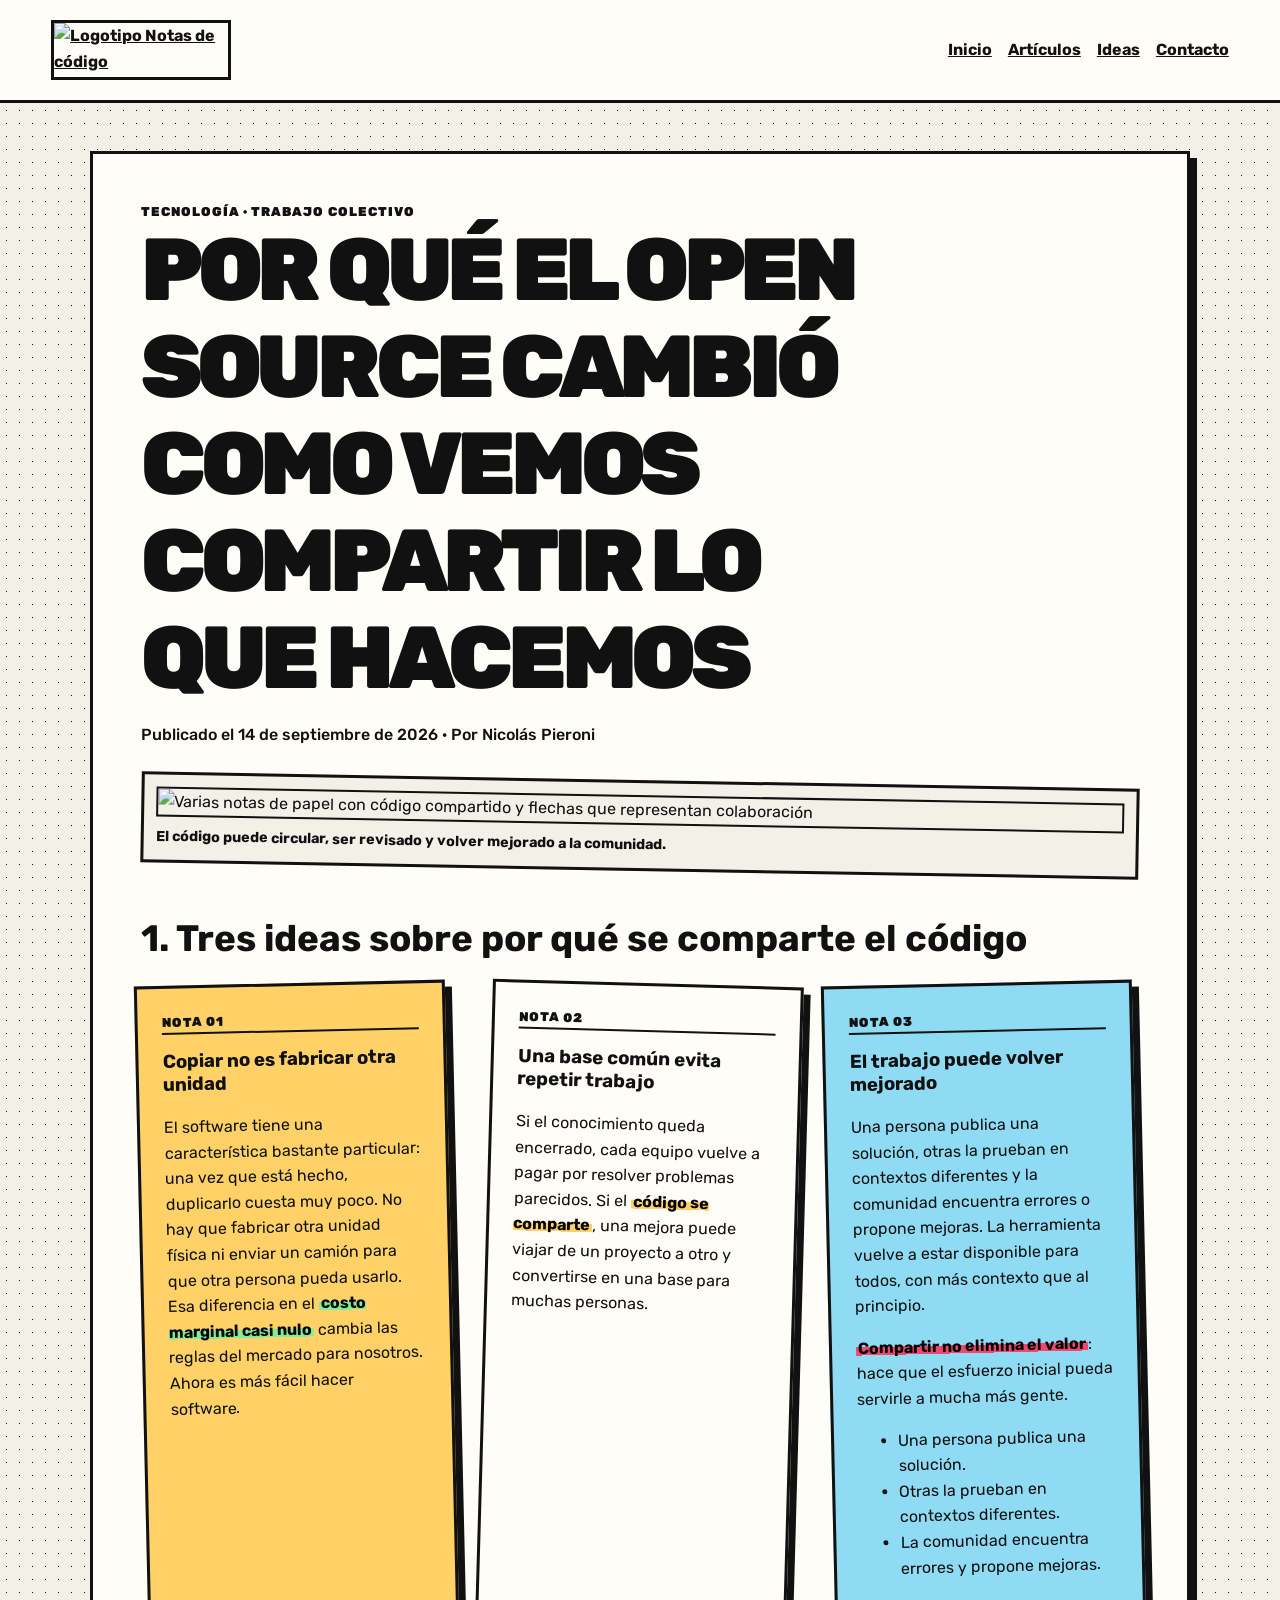
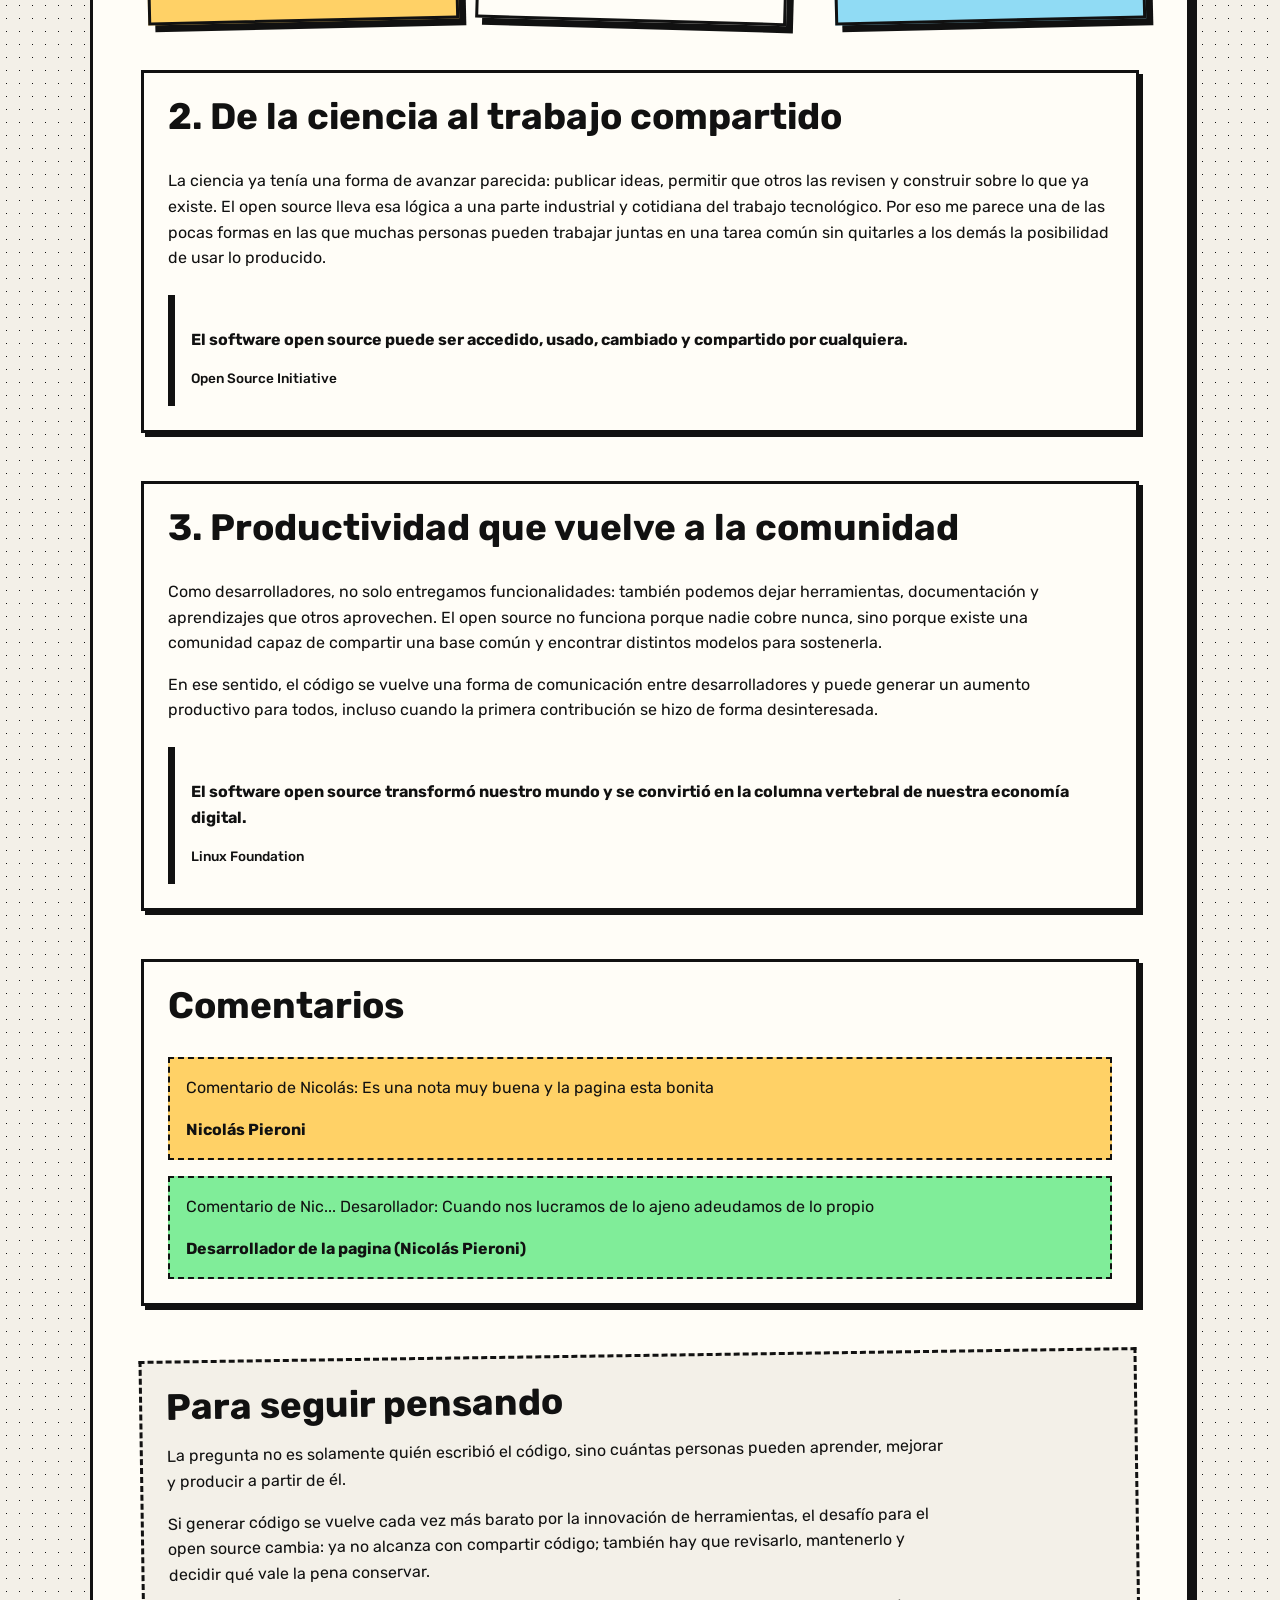
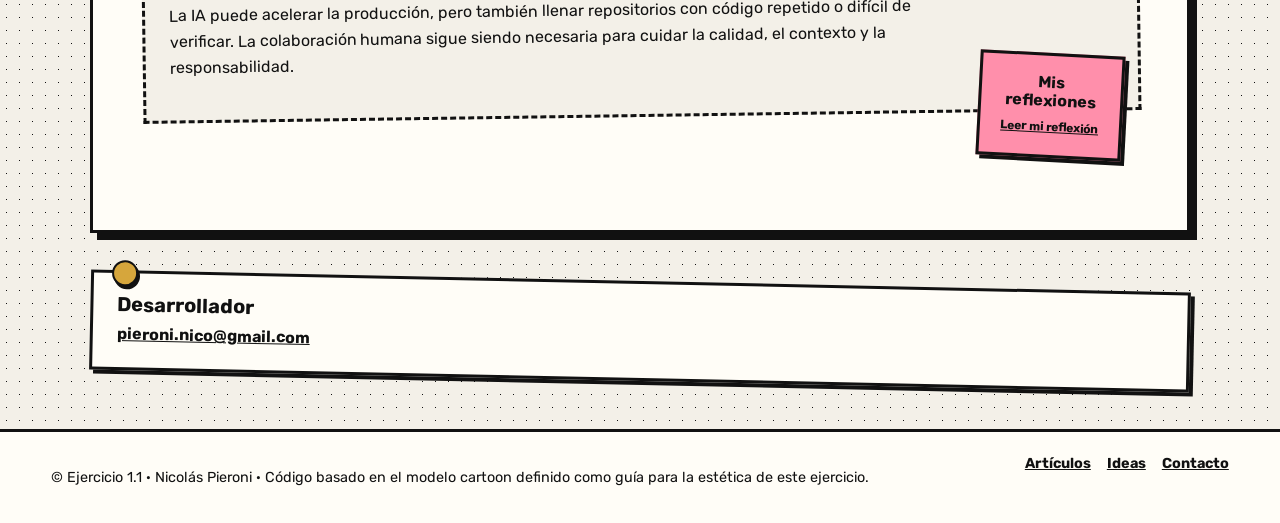
==== modulo-01_html-css/ejercicio-01_estructura-semantica/solucion/index.html @ d3e0f5c7 "feat(ej1.1): Pagina estilo cartoon tipo 'nota de noticia' para el ejercicio 1.1 de la catedra" ====
<!DOCTYPE html>
<html lang="es">
<head>
  <meta charset="UTF-8">
  <meta name="viewport" content="width=device-width, initial-scale=1.0">
  <meta name="description" content="Una mirada al open source como forma comunitaria de construir tecnología y aumentar la productividad.">
  <meta property="og:title" content="Por qué el open source cambió la industria tech">
  <meta property="og:description" content="Cómo el costo casi nulo de duplicar software permite colaborar a escala industrial.">
  <meta property="og:image" content="https://placehold.co/1200x520/f7f5ef/111111?text=%3COPEN+SOURCE%3E">
  <title>Por qué el open source cambió la industria tech | Notas de código</title>
  <link rel="preconnect" href="https://fonts.googleapis.com">
  <link rel="preconnect" href="https://fonts.gstatic.com" crossorigin>
  <link href="https://fonts.googleapis.com/css2?family=Rubik:wght@400;500;700;900&display=swap" rel="stylesheet">
  <link rel="stylesheet" href="styles.css">
</head>
<body>
  <header class="encabezado-sitio">
    <a class="marca" href="#inicio" aria-label="Notas de código, inicio">
      <img src="https://placehold.co/180x60/111111/ffffff?text=NOTAS+DE+CODIGO" alt="Logotipo Notas de código">
    </a>
    <nav aria-label="Navegación principal">
      <a href="#inicio">Inicio</a>
      <a href="#articulos">Artículos</a>
      <a href="#ideas">Ideas</a>
      <a href="#contacto">Contacto</a>
    </nav>
  </header>

  <main id="inicio">
    <article class="hoja-articulo">
      <header class="encabezado-articulo">
        <p class="antetitulo">Tecnología · Trabajo colectivo</p>
        <h1>Por qué el open source cambió como vemos compartir lo que hacemos</h1>
        <p class="metadatos-articulo">Publicado el <time datetime="2026-09-14">14 de septiembre de 2026</time> · Por Nicolás Pieroni</p>
      </header>

      <figure class="nota-destacada">
        <img src="https://placehold.co/1200x520/f7f5ef/111111?text=%3COPEN+SOURCE%3E" alt="Varias notas de papel con código compartido y flechas que representan colaboración">
        <figcaption>El código puede circular, ser revisado y volver mejorado a la comunidad.</figcaption>
      </figure>

      <section id="articulos" class="rejilla-notas" aria-labelledby="mercado-digital">
        <h2 id="mercado-digital">1. Tres ideas sobre por qué se comparte el código</h2>
        <article class="nota nota--amarilla">
          <p class="etiqueta-nota">Nota 01</p>
          <h3>Copiar no es fabricar otra unidad</h3>
          <p>El software tiene una característica bastante particular: una vez que está hecho, duplicarlo cuesta muy poco. No hay que fabricar otra unidad física ni enviar un camión para que otra persona pueda usarlo. Esa diferencia en el <mark class="resaltado resaltado--verde">costo marginal casi nulo</mark> cambia las reglas del mercado para nosotros. Ahora es más fácil hacer software.</p>
        </article>
        <article class="nota nota--blanca">
          <p class="etiqueta-nota">Nota 02</p>
          <h3>Una base común evita repetir trabajo</h3>
          <p>Si el conocimiento queda encerrado, cada equipo vuelve a pagar por resolver problemas parecidos. Si el <mark class="resaltado resaltado--amarillo">código se comparte</mark>, una mejora puede viajar de un proyecto a otro y convertirse en una base para muchas personas.</p>
        </article>
        <article class="nota nota--azul">
          <p class="etiqueta-nota">Nota 03</p>
          <h3>El trabajo puede volver mejorado</h3>
          <p>Una persona publica una solución, otras la prueban en contextos diferentes y la comunidad encuentra errores o propone mejoras. La herramienta vuelve a estar disponible para todos, con más contexto que al principio.</p>
          <p><mark class="resaltado resaltado--rojo">Compartir no elimina el valor</mark>: hace que el esfuerzo inicial pueda servirle a mucha más gente.</p>
          <ul>
            <li>Una persona publica una solución.</li>
            <li>Otras la prueban en contextos diferentes.</li>
            <li>La comunidad encuentra errores y propone mejoras.</li>
          </ul>
        </article>
      </section>

      <section id="ideas" class="seccion-ideas" aria-labelledby="ciencia-comunidad">
        <h2 id="ciencia-comunidad">2. De la ciencia al trabajo compartido</h2>
        <p>La ciencia ya tenía una forma de avanzar parecida: publicar ideas, permitir que otros las revisen y construir sobre lo que ya existe. El open source lleva esa lógica a una parte industrial y cotidiana del trabajo tecnológico. Por eso me parece una de las pocas formas en las que muchas personas pueden trabajar juntas en una tarea común sin quitarles a los demás la posibilidad de usar lo producido.</p>
        <blockquote cite="https://opensource.org/faq">
          <p>El software open source puede ser accedido, usado, cambiado y compartido por cualquiera.</p>
          <cite>Open Source Initiative</cite>
        </blockquote>
      </section>

      <section class="seccion-cierre" aria-labelledby="productividad-colectiva">
        <h2 id="productividad-colectiva">3. Productividad que vuelve a la comunidad</h2>
        <p>Como desarrolladores, no solo entregamos funcionalidades: también podemos dejar herramientas, documentación y aprendizajes que otros aprovechen. El open source no funciona porque nadie cobre nunca, sino porque existe una comunidad capaz de compartir una base común y encontrar distintos modelos para sostenerla.</p>
        <p>En ese sentido, el código se vuelve una forma de comunicación entre desarrolladores y puede generar un aumento productivo para todos, incluso cuando la primera contribución se hizo de forma desinteresada.</p>
        <blockquote cite="https://www.linuxfoundation.org/blog/blog/why-do-enterprises-use-and-contribute-to-open-source-software">
          <p>El software open source transformó nuestro mundo y se convirtió en la columna vertebral de nuestra economía digital.</p>
          <cite>Linux Foundation</cite>
        </blockquote>
      </section>

      <section id="comentarios" class="seccion-comentarios" aria-labelledby="titulo-comentarios">
        <h2 id="titulo-comentarios">Comentarios</h2>
        <article class="comentario comentario-amarillo">
          <p>Comentario de Nicolás: Es una nota muy buena y la pagina esta bonita</p>
          <address>Nicolás Pieroni</address>
        </article>
        <article class="comentario comentario-verde">
          <p>Comentario de Nic... Desarollador: Cuando nos lucramos de lo ajeno adeudamos de lo propio</p>
          <address>Desarrollador de la pagina (Nicolás Pieroni)</address>
        </article>
      </section>

      <div class="bloque-final">
        <aside class="nota-relacionada" aria-label="Para seguir pensando">
          <h2>Para seguir pensando</h2>
          <p>La pregunta no es solamente quién escribió el código, sino cuántas personas pueden aprender, mejorar y producir a partir de él.</p>
          <p>Si generar código se vuelve cada vez más barato por la innovación de herramientas, el desafío para el open source cambia: ya no alcanza con compartir código; también hay que revisarlo, mantenerlo y decidir qué vale la pena conservar.</p>
          <p>La IA puede acelerar la producción, pero también llenar repositorios con código repetido o difícil de verificar. La colaboración humana sigue siendo necesaria para cuidar la calidad, el contexto y la responsabilidad.</p>
        </aside>

        <aside class="nota-reflexiones" aria-label="Mis reflexiones">
          <h2>Mis reflexiones</h2>
          <a href="../REFLEXION.md">Leer mi reflexión</a>
        </aside>
      </div>
    </article>
    <section id="contacto" class="nota-contacto" aria-labelledby="desarrollador">
      <h2 id="desarrollador">Desarrollador</h2>
      <address>
        <a href="mailto:pieroni.nico@gmail.com">pieroni.nico@gmail.com</a>
      </address>
    </section>
  </main>

  <footer class="pie-sitio">
    <p>&copy; Ejercicio 1.1 · Nicolás Pieroni · Código basado en el modelo cartoon definido como guía para la estética de este ejercicio.</p>
    <nav aria-label="Enlaces secundarios">
      <a href="#articulos">Artículos</a>
      <a href="#ideas">Ideas</a>
      <a href="#contacto">Contacto</a>
    </nav>
  </footer>

  <!-- TP-CHECK: 1.1 | PIERONI-NICOLAS | entendí que las etiquetas semánticas sirven para expresar qué significa cada parte del contenido, para SEO y para mejorar la calidad de nuestras paginas :P -->
</body>
</html>
---- modulo-01_html-css/ejercicio-01_estructura-semantica/solucion/styles.css ----
/* TP-CHECK: 1.1 | PIERONI-NICOLAS | entendí que las etiquetas semánticas ayudan a expresar qué significa cada parte del contenido */
:root {
  --papel: #f3f0e8;
  --tinta: #111111;
  --blanco: #fffdf7;
  --amarillo: #ffd166;
  --rosa: #ff8fab;
  --rojo: #ef476f;
  --verde: #80ed99;
  --azul: #90dbf4;
  --sombra: 7px 7px 0 var(--tinta);
  --espacio: 1.25rem;
}

* {
  box-sizing: border-box;
}

body {
  margin: 0;
  color: var(--tinta);
  background-color: var(--papel);
  background-image: radial-gradient(var(--tinta) 0.7px, transparent 0.7px);
  background-size: 13px 13px;
  font-family: "Rubik", sans-serif;
  line-height: 1.6;
}

a {
  color: inherit;
  font-weight: 700;
}

.encabezado-sitio,
.pie-sitio {
  display: flex;
  align-items: center;
  justify-content: space-between;
  gap: var(--espacio);
  padding: 1.25rem clamp(1rem, 4vw, 4rem);
  border-bottom: 3px solid var(--tinta);
  background: var(--blanco);
}

.encabezado-sitio nav,
.pie-sitio nav {
  display: flex;
  flex-wrap: wrap;
  gap: 1rem;
}

.marca img {
  display: block;
  width: 180px;
  height: 60px;
  object-fit: cover;
  border: 3px solid var(--tinta);
}

main {
  width: min(1100px, calc(100% - 2rem));
  margin: 3rem auto;
}

.hoja-articulo {
  padding: clamp(1rem, 4vw, 3rem);
  border: 3px solid var(--tinta);
  background: var(--blanco);
  box-shadow: var(--sombra);
}

.encabezado-articulo {
  max-width: 800px;
  margin-bottom: 2rem;
}

.antetitulo,
.etiqueta-nota {
  margin: 0;
  font-size: 0.8rem;
  font-weight: 900;
  letter-spacing: 0.08em;
  text-transform: uppercase;
}

h1,
h2 {
  margin-top: 0;
  line-height: 1.1;
}

h1 {
  max-width: 780px;
  margin-bottom: 1rem;
  font-size: clamp(2.5rem, 7vw, 5.5rem);
  font-weight: 900;
  letter-spacing: -0.06em;
  text-transform: uppercase;
}

h2 {
  font-size: clamp(1.5rem, 3vw, 2.3rem);
}

.metadatos-articulo {
  margin-bottom: 0;
  font-weight: 500;
}

.nota-destacada {
  margin: 0 0 3rem;
  padding: 0.75rem;
  border: 3px solid var(--tinta);
  background: var(--papel);
  transform: rotate(1deg);
}

.nota-destacada img {
  display: block;
  width: 100%;
  height: auto;
  border: 2px solid var(--tinta);
}

figcaption {
  padding: 0.5rem 0 0;
  font-size: 0.9rem;
  font-weight: 700;
}

.rejilla-notas {
  display: grid;
  grid-template-columns: repeat(3, minmax(0, 1fr));
  gap: 2rem;
  margin-bottom: 2rem;
}

.rejilla-notas > h2 {
  grid-column: 1 / -1;
  margin-bottom: -0.5rem;
}

.nota {
  min-height: 320px;
  padding: 1.5rem;
  border: 3px solid var(--tinta);
  box-shadow: var(--sombra);
}

.nota:nth-of-type(odd) {
  transform: rotate(-1.3deg);
}

.nota:nth-of-type(even) {
  transform: rotate(1.6deg);
}

.nota--amarilla {
  background: var(--amarillo);
}

.nota--blanca {
  background: var(--blanco);
}

.nota--azul {
  background: var(--azul);
}

.etiqueta-nota {
  margin-bottom: 1rem;
  border-bottom: 2px solid var(--tinta);
}

.nota h3 {
  margin-top: 0;
  line-height: 1.2;
}

.subrayado {
  font-weight: 700;
  text-decoration: underline;
  text-decoration-thickness: 0.14em;
  text-underline-offset: 0.15em;
}

.resaltado {
  padding: 0 0.12em;
  font-weight: 700;
  background-color: transparent;
  box-decoration-break: clone;
}

.resaltado--verde {
  background: linear-gradient(transparent 45%, var(--verde) 45%, var(--verde) 88%, transparent 88%);
}

.resaltado--amarillo {
  background: linear-gradient(transparent 45%, var(--amarillo) 45%, var(--amarillo) 88%, transparent 88%);
}

.resaltado--rojo {
  background: linear-gradient(transparent 45%, var(--rojo) 45%, var(--rojo) 88%, transparent 88%);
}

blockquote {
  margin: 1.5rem 0 0;
  padding: 1rem;
  border-left: 7px solid var(--tinta);
  font-weight: 700;
}

blockquote cite {
  display: block;
  margin-top: 0.5rem;
  font-size: 0.85rem;
  font-style: normal;
  font-weight: 500;
}

.seccion-ideas,
.seccion-cierre,
.seccion-comentarios {
  margin: 3rem 0;
  padding: 1.5rem;
  border: 3px solid var(--tinta);
  background: var(--blanco);
  box-shadow: 4px 4px 0 var(--tinta);
}

.comentario {
  margin-top: 1rem;
  padding: 1rem;
  border: 2px dashed var(--tinta);
  background: var(--rosa);
}

.comentario-amarillo {
  background: var(--amarillo);
}

.comentario-verde {
  background: var(--verde);
}


.comentario p {
  margin-top: 0;
}

.comentario address {
  font-style: normal;
  font-weight: 700;
}

.nota-contacto {
  position: relative;
  margin: 3rem 0 2rem;
  padding: 1.25rem 1.5rem;
  border: 3px solid var(--tinta);
  background: var(--blanco);
  box-shadow: 4px 4px 0 var(--tinta);
  transform: rotate(1.2deg);
}

.nota-contacto::before {
  position: absolute;
  top: -13px;
  left: 18px;
  width: 22px;
  height: 22px;
  border: 2px solid var(--tinta);
  border-radius: 50%;
  background: #d6a63c;
  box-shadow: 2px 3px 0 var(--tinta);
  content: "";
}

.nota-contacto h2 {
  margin-bottom: 0.4rem;
  font-size: 1.25rem;
}

.nota-contacto address {
  font-style: normal;
}

.bloque-final {
  position: relative;
  margin-bottom: 4rem;
}

.nota-relacionada {
  margin: 0;
  padding: 1.5rem;
  padding-right: 12rem;
  border: 3px dashed var(--tinta);
  background: var(--papel);
  transform: rotate(-0.8deg);
}

.nota-relacionada h2 {
  margin-bottom: 0.5rem;
}

.nota-reflexiones {
  display: grid;
  align-content: center;
  justify-items: center;
  position: absolute;
  right: 1rem;
  bottom: -2.5rem;
  width: 145px;
  min-height: 105px;
  padding: 0.7rem;
  border: 3px solid var(--tinta);
  background: var(--rosa);
  box-shadow: 4px 4px 0 var(--tinta);
  text-align: center;
  transform: rotate(3deg);
}

.nota-reflexiones h2 {
  margin-bottom: 0.5rem;
  font-size: 1rem;
}

.nota-reflexiones a {
  font-size: 0.75rem;
}

.pie-sitio {
  align-items: flex-start;
  border-top: 3px solid var(--tinta);
  border-bottom: 0;
  font-size: 0.9rem;
}

@media (max-width: 900px) {
  .rejilla-notas {
    grid-template-columns: repeat(2, minmax(0, 1fr));
  }
}

@media (max-width: 700px) {
  .encabezado-sitio,
  .pie-sitio {
    align-items: flex-start;
    flex-direction: column;
  }

  .encabezado-sitio nav,
  .pie-sitio nav {
    gap: 0.75rem;
  }

  main {
    margin: 1.5rem auto;
  }

  .rejilla-notas {
    grid-template-columns: 1fr;
  }

  .bloque-final {
    margin-bottom: 3rem;
  }

  .nota-relacionada {
    padding-right: 1.5rem;
    padding-bottom: 7rem;
  }

  .nota-reflexiones {
    right: 0.75rem;
    width: 130px;
    min-height: 95px;
  }

  .hoja-articulo {
    box-shadow: 4px 4px 0 var(--tinta);
  }
}
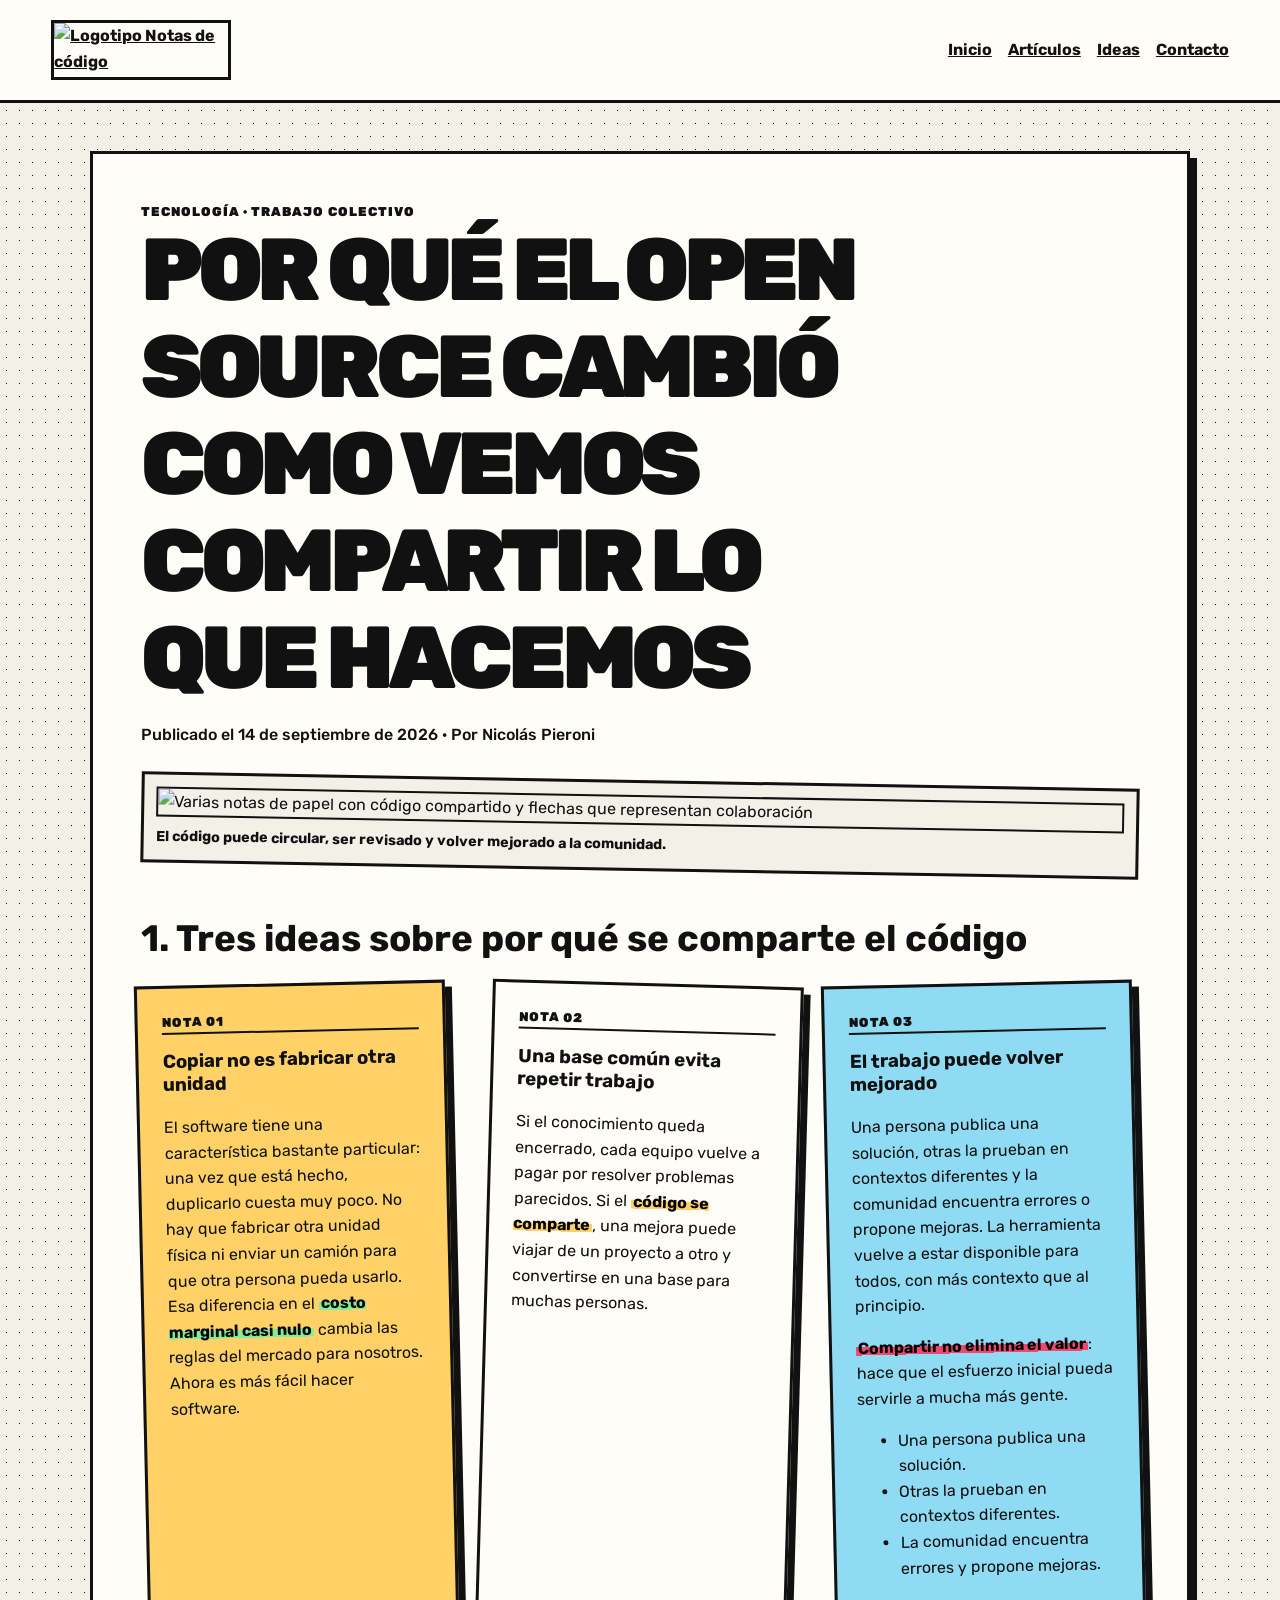
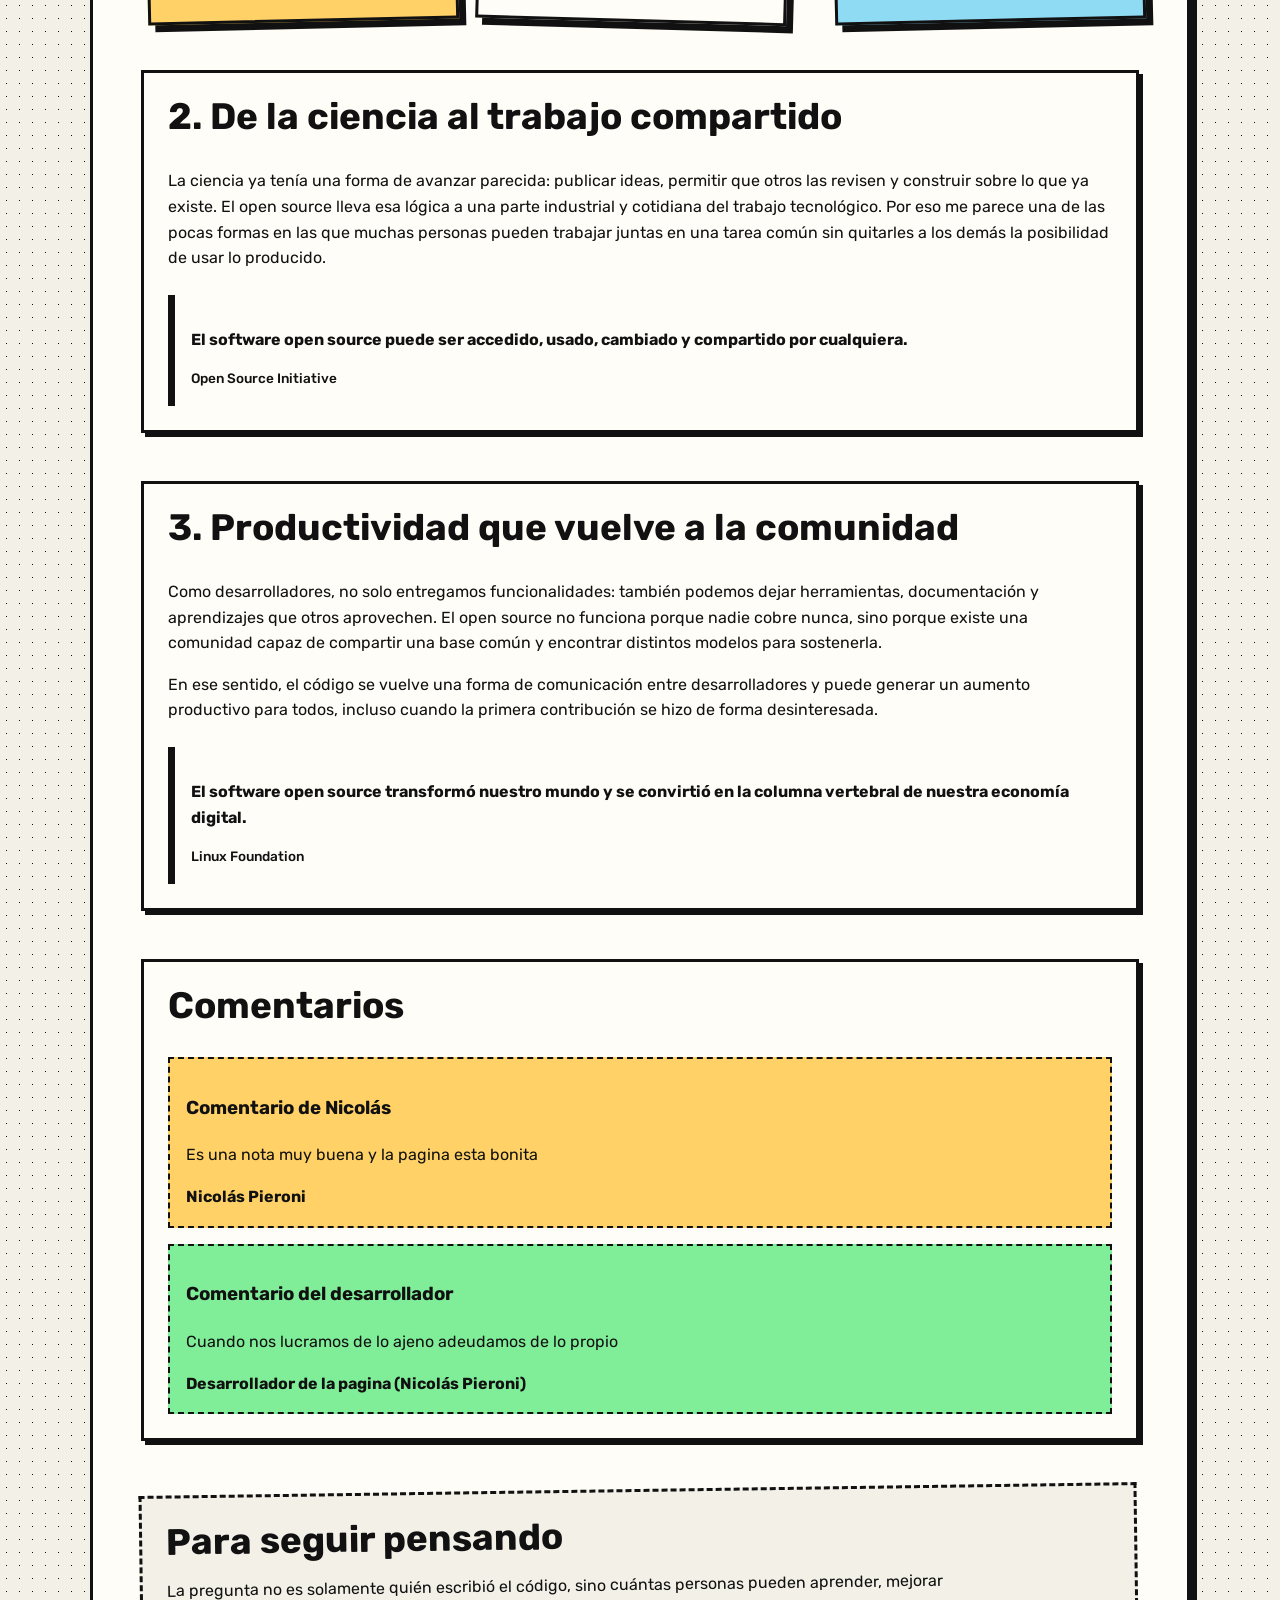
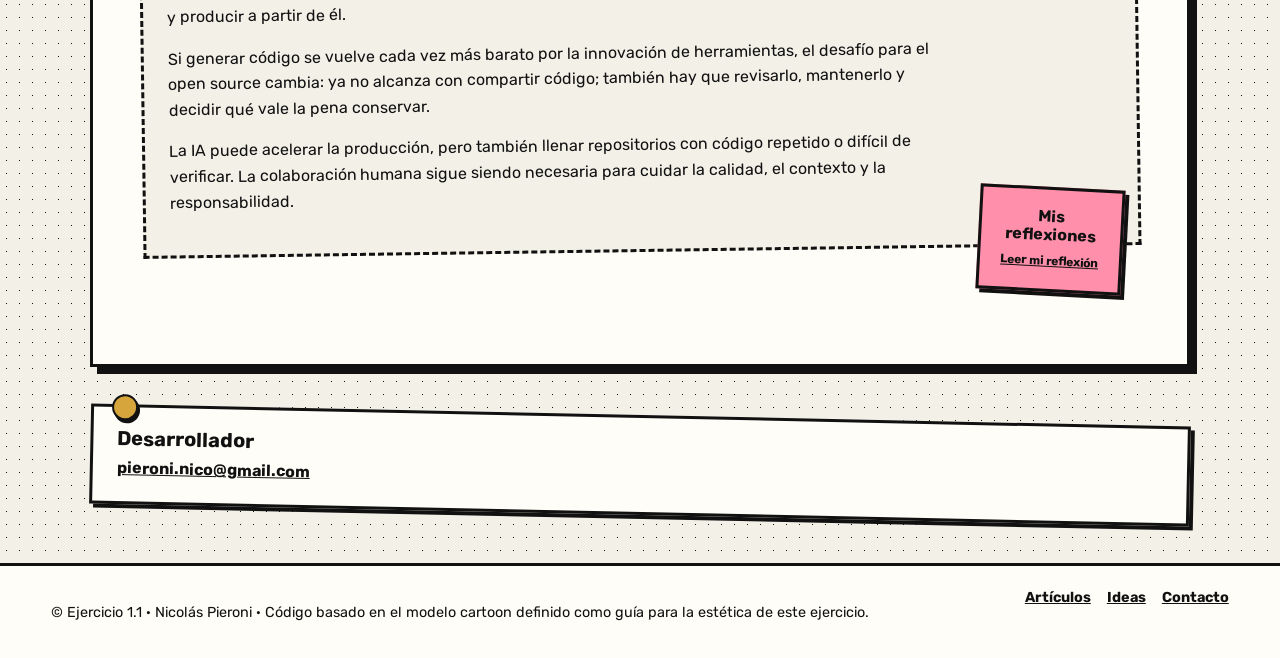
==== commit 7db3109a: "feat(ej1.1): quito warns para el validador del W3C" ====
--- a/modulo-01_html-css/ejercicio-01_estructura-semantica/solucion/index.html
+++ b/modulo-01_html-css/ejercicio-01_estructura-semantica/solucion/index.html
@@ -86,11 +86,13 @@
       <section id="comentarios" class="seccion-comentarios" aria-labelledby="titulo-comentarios">
         <h2 id="titulo-comentarios">Comentarios</h2>
         <article class="comentario comentario-amarillo">
-          <p>Comentario de Nicolás: Es una nota muy buena y la pagina esta bonita</p>
+          <h3>Comentario de Nicolás</h3>
+          <p>Es una nota muy buena y la pagina esta bonita</p>
           <address>Nicolás Pieroni</address>
         </article>
         <article class="comentario comentario-verde">
-          <p>Comentario de Nic... Desarollador: Cuando nos lucramos de lo ajeno adeudamos de lo propio</p>
+          <h3>Comentario del desarrollador</h3>
+          <p>Cuando nos lucramos de lo ajeno adeudamos de lo propio</p>
           <address>Desarrollador de la pagina (Nicolás Pieroni)</address>
         </article>
       </section>
